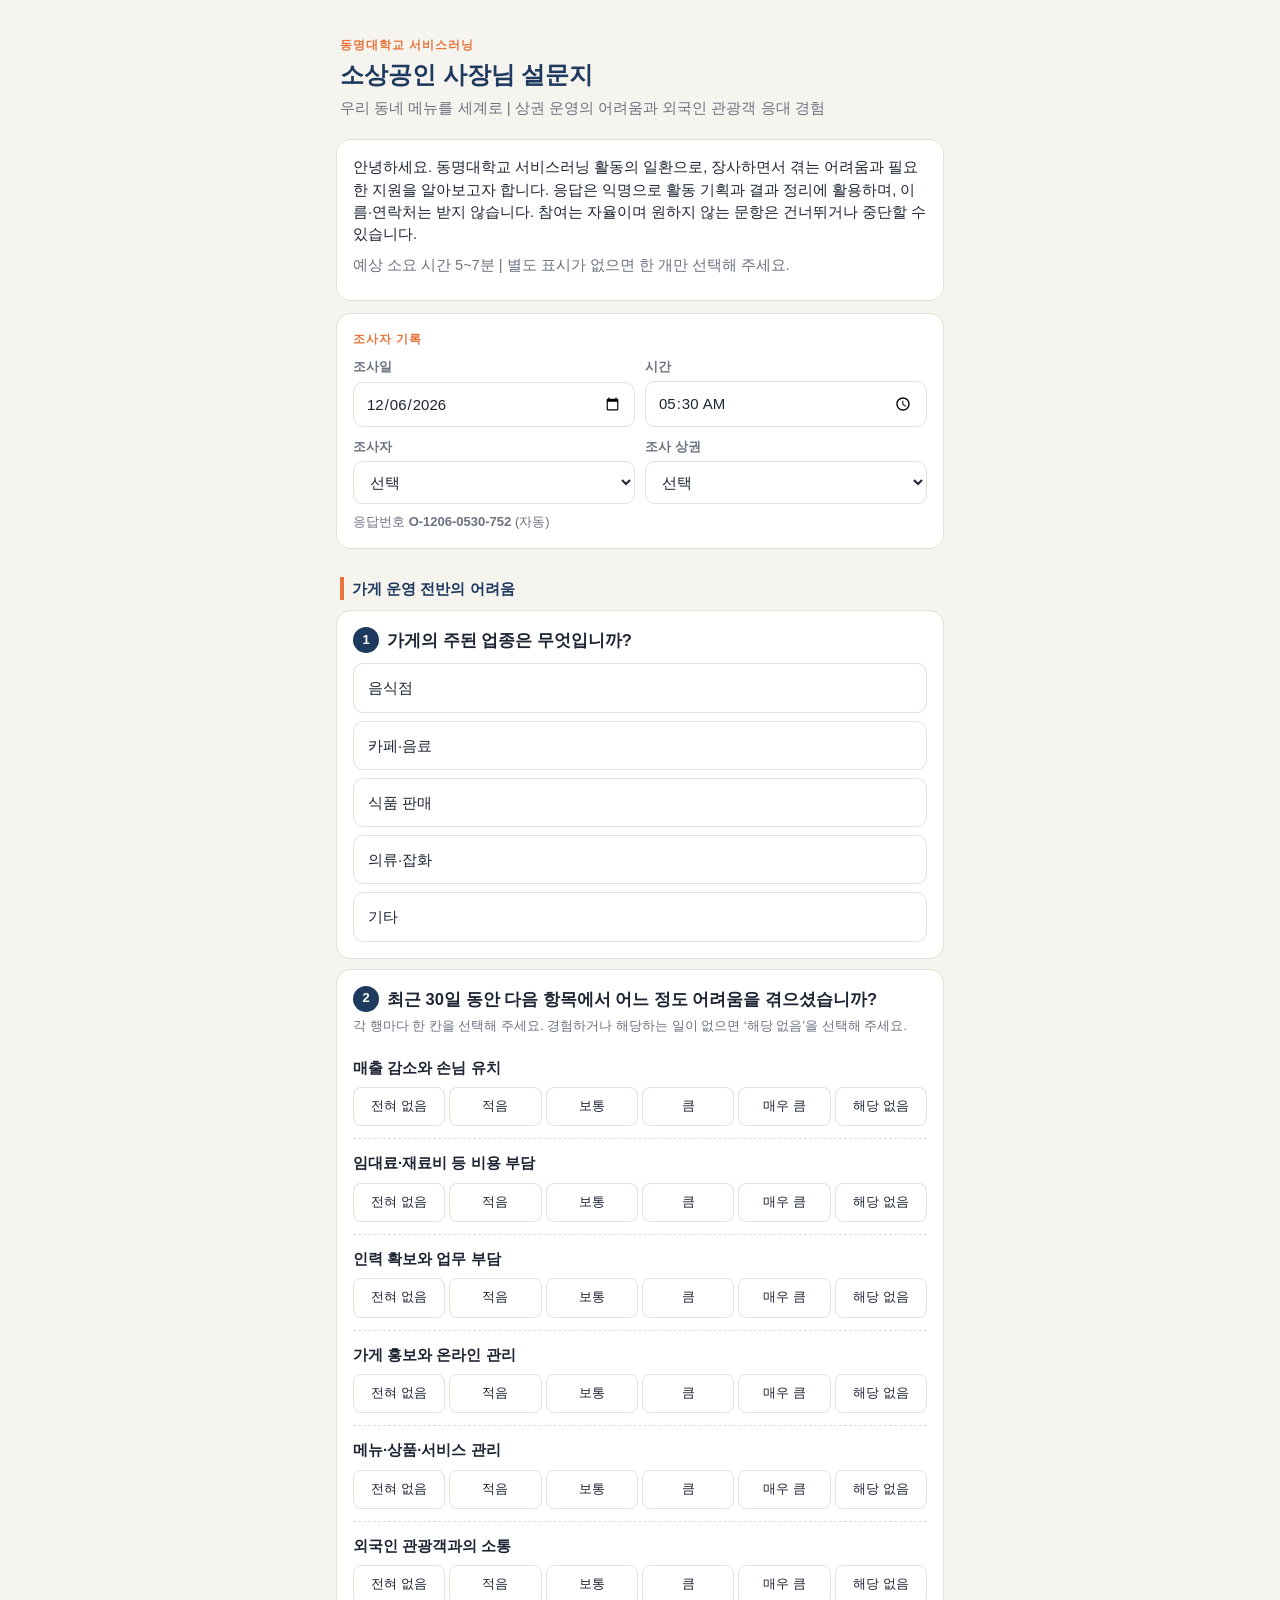
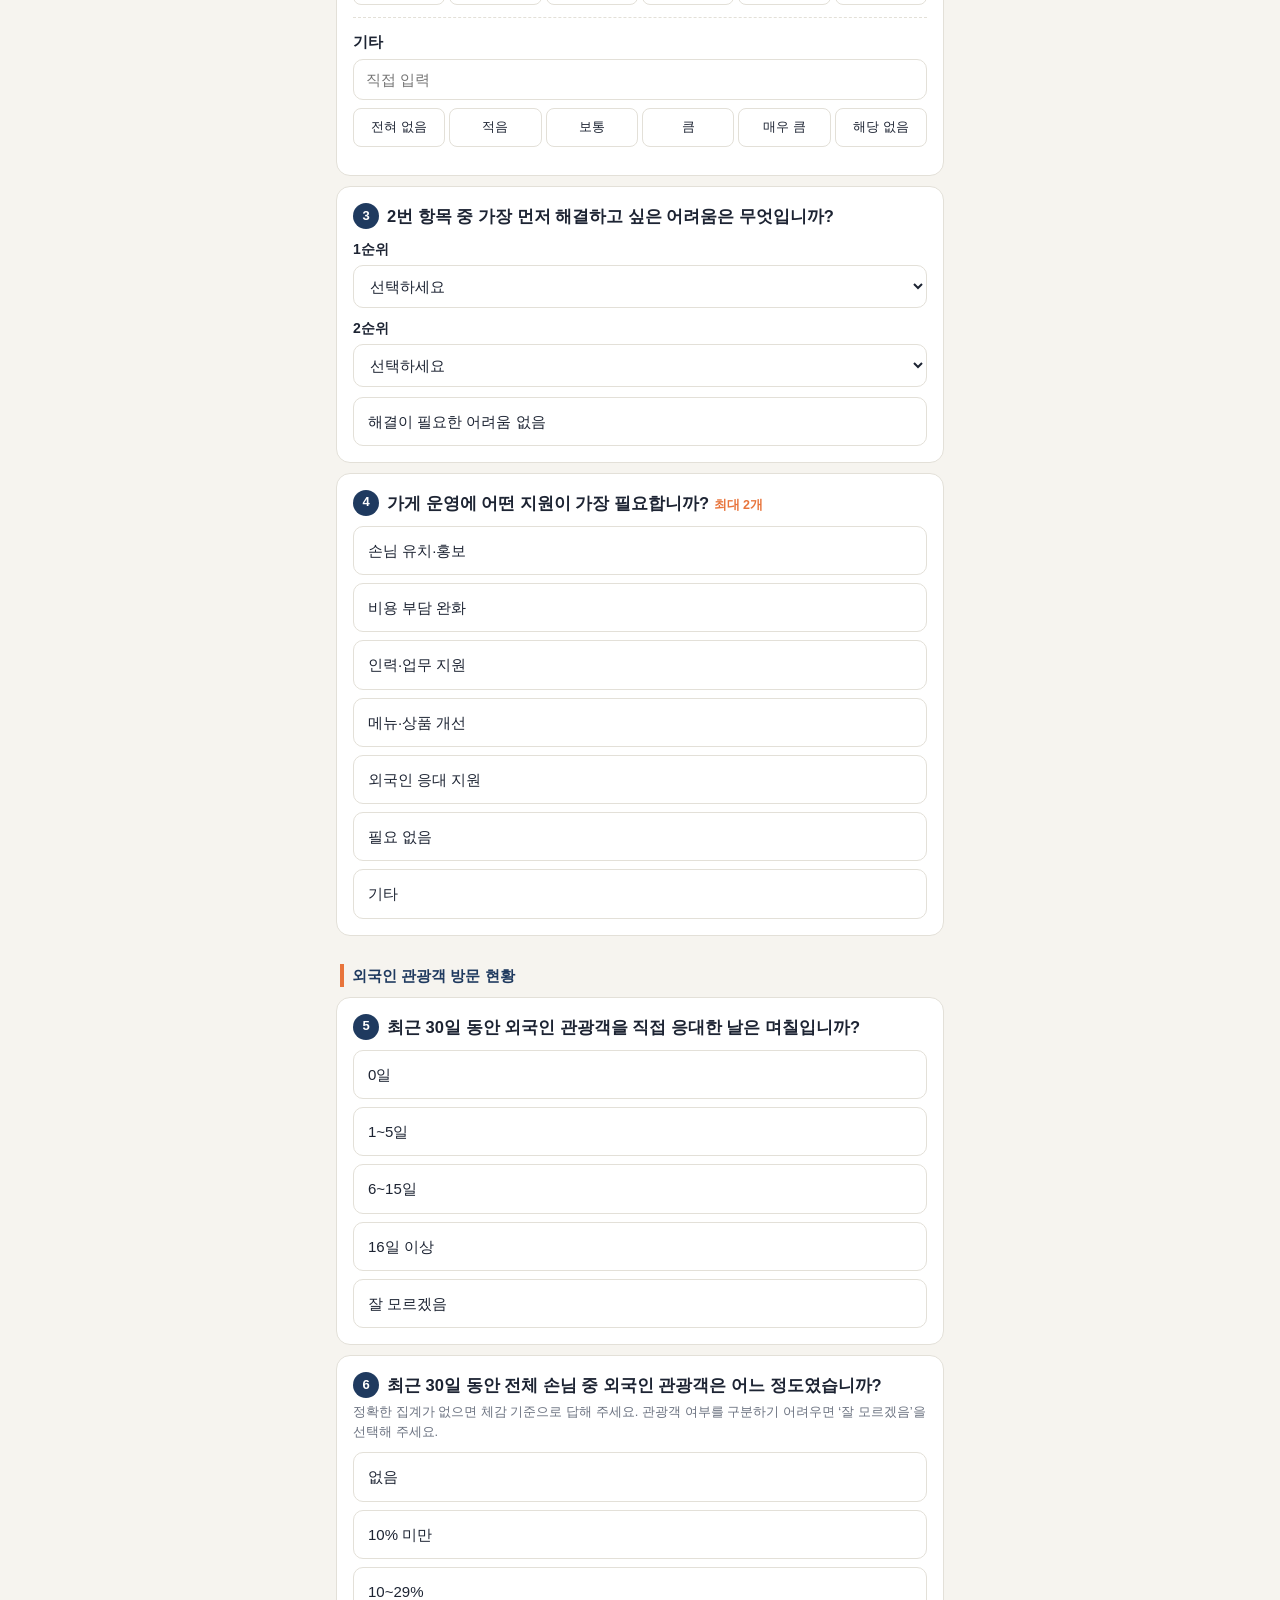
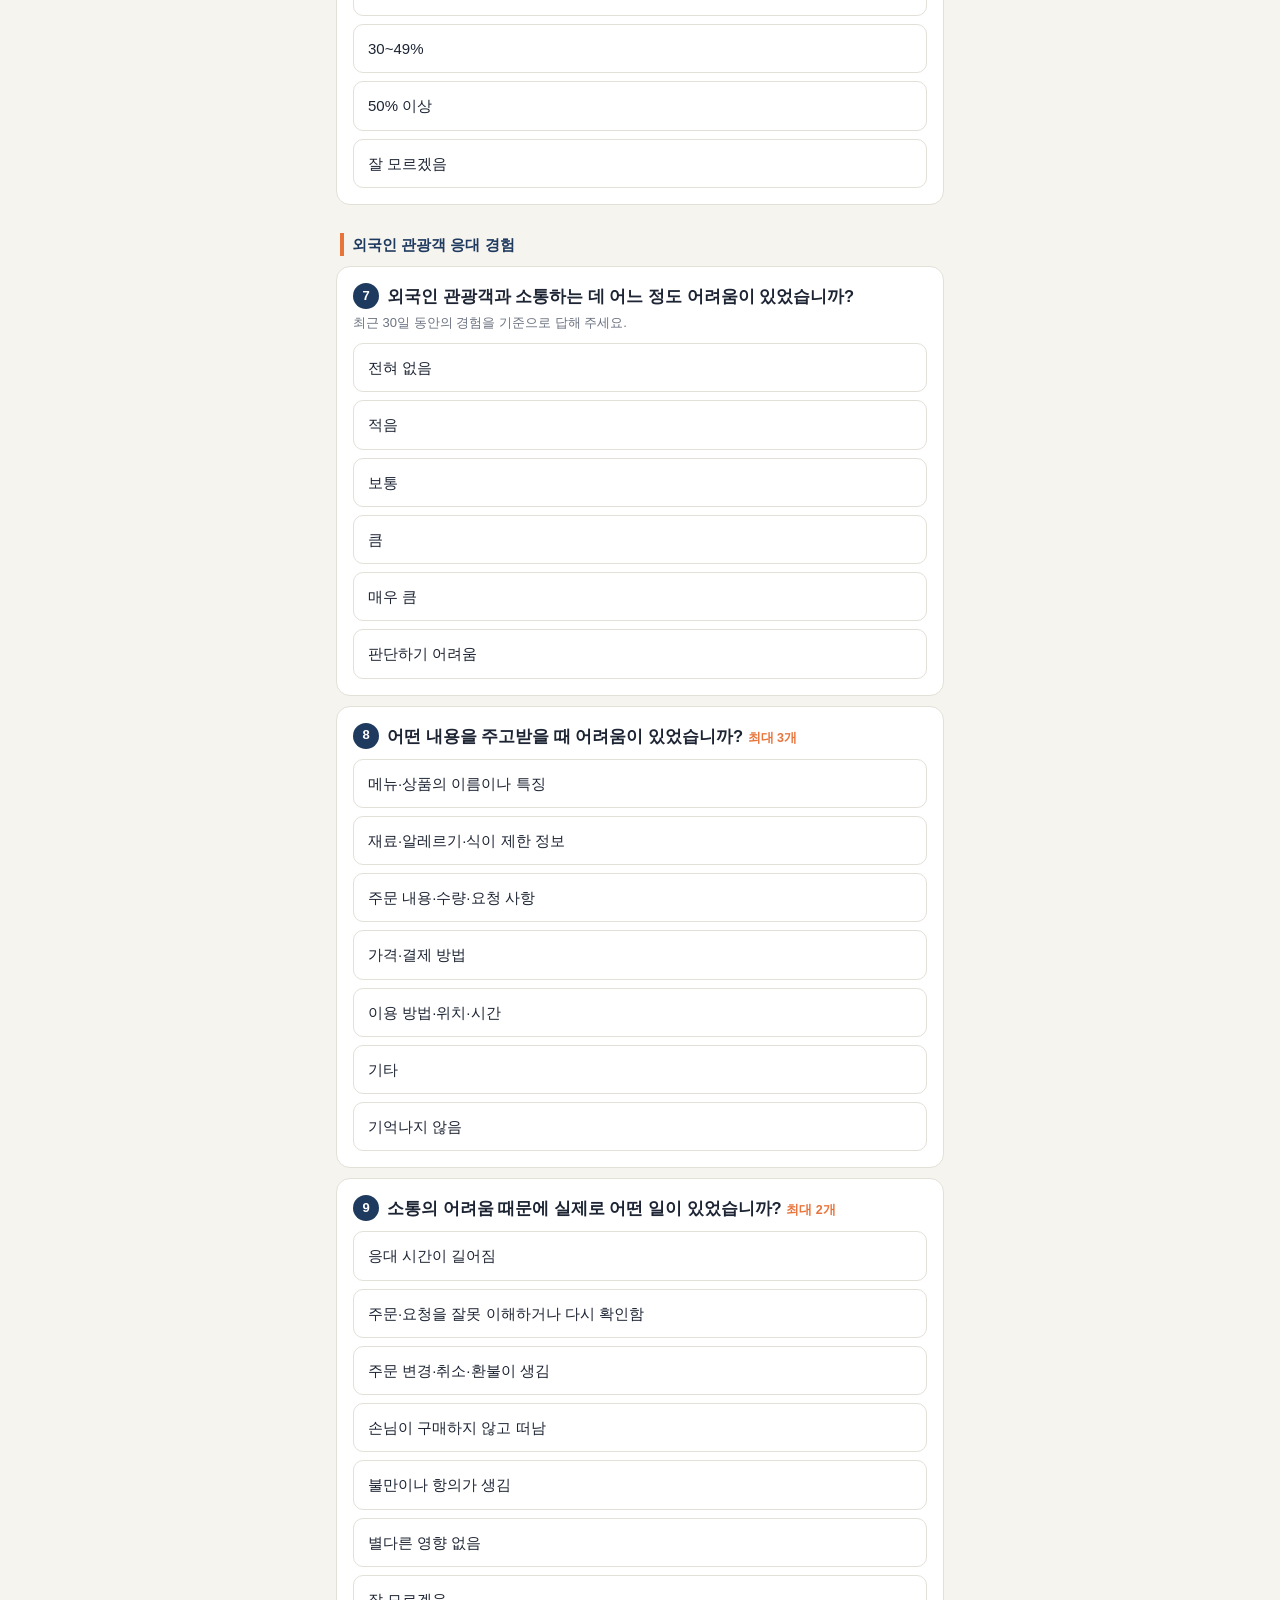
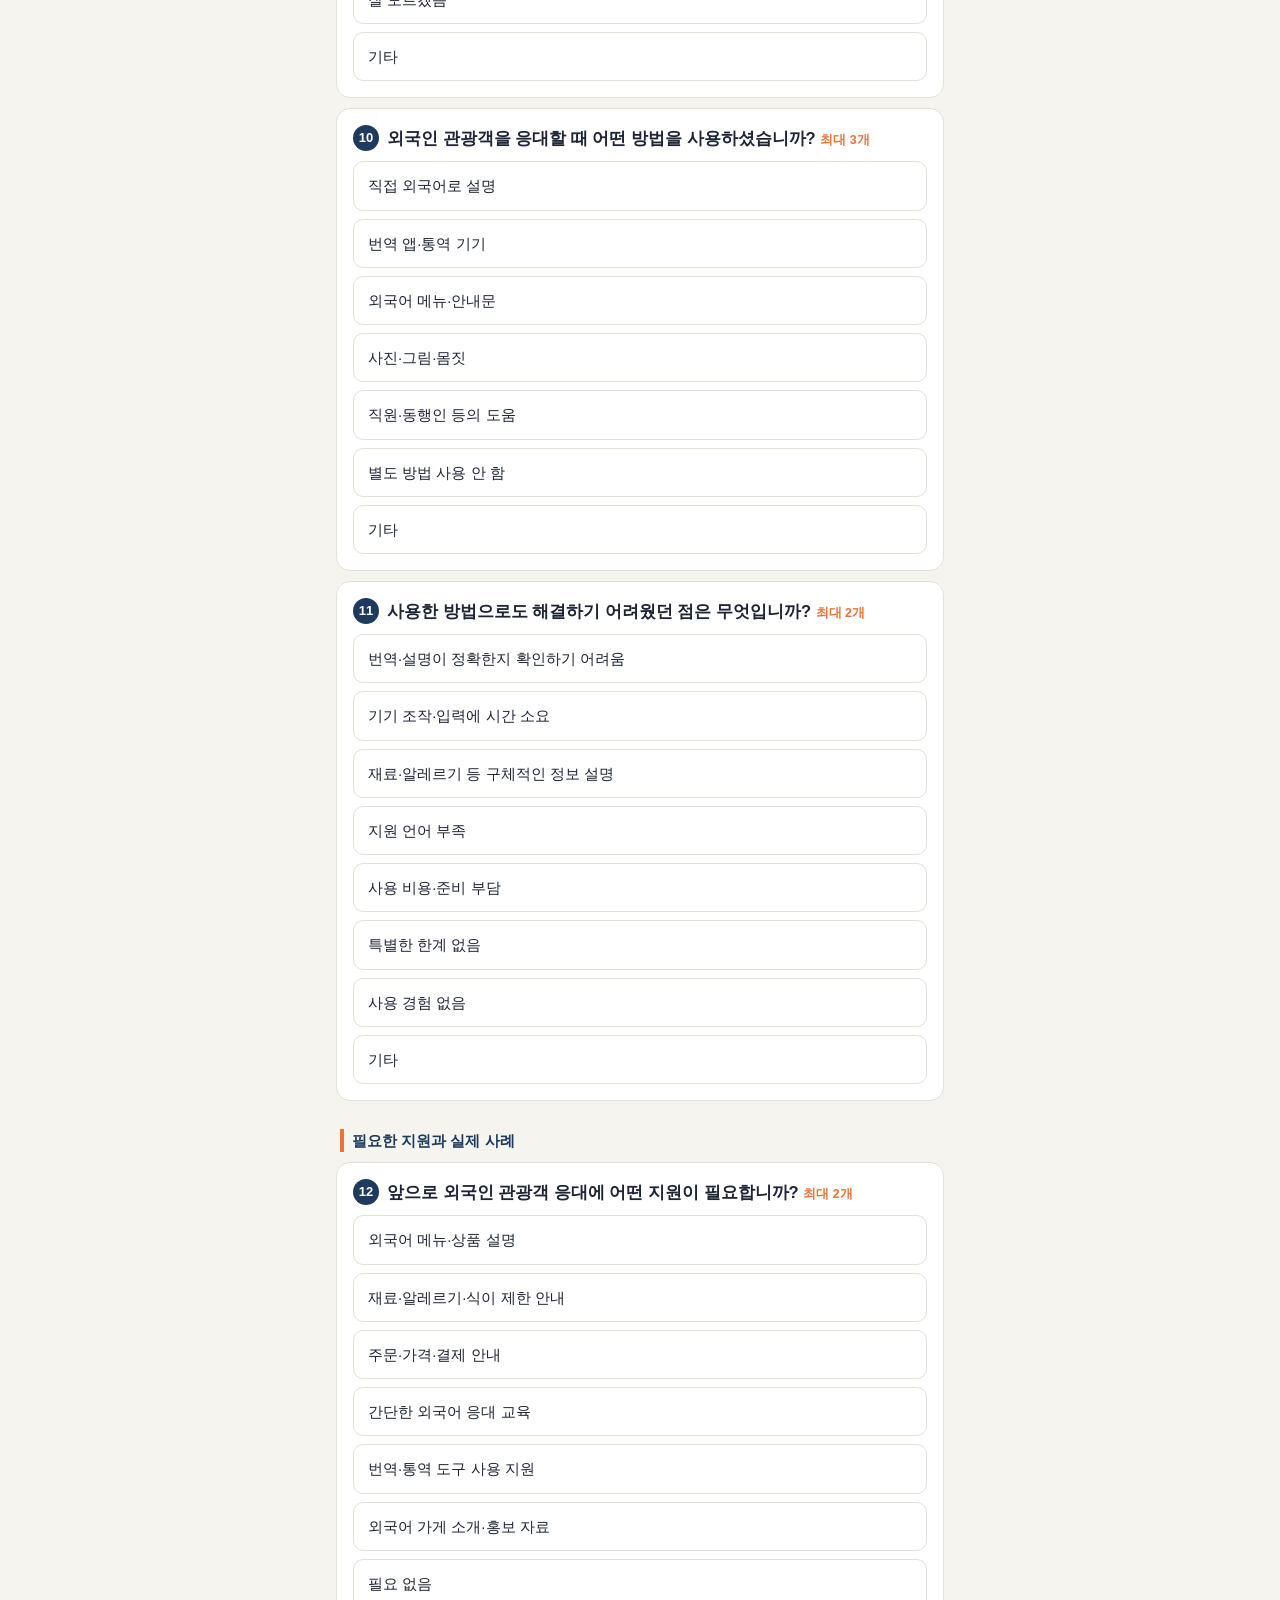
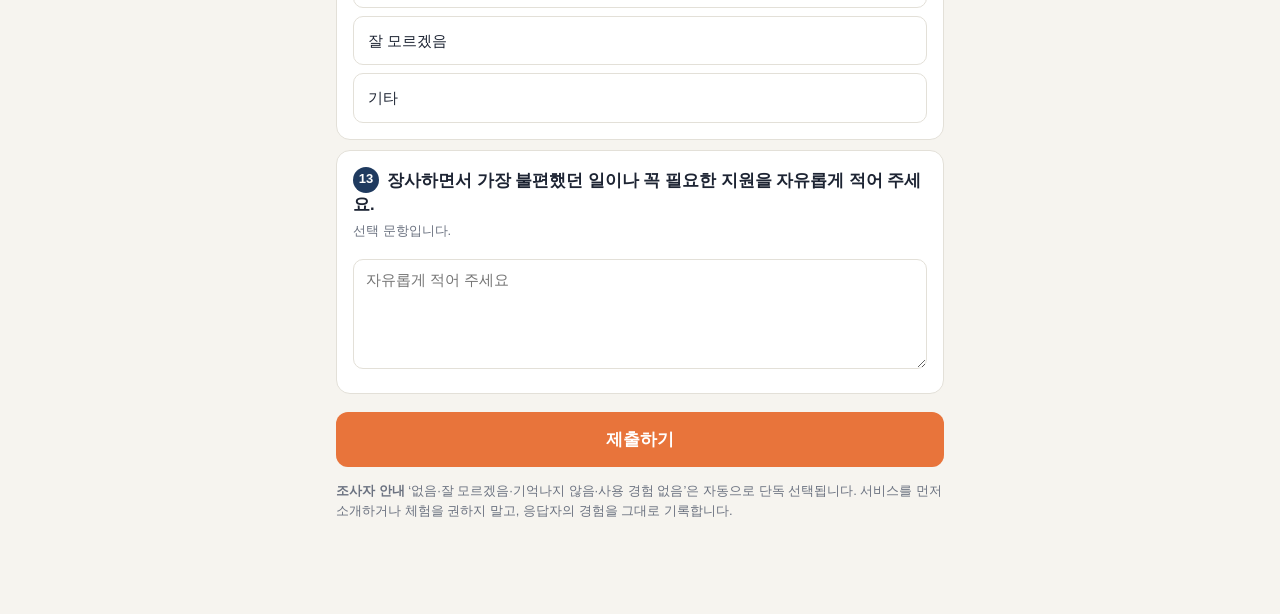
==== owner.html @ a6689545 "Add files via upload" ====
<!doctype html>
<html lang="ko">
<head>
<meta charset="utf-8">
<meta name="viewport" content="width=device-width,initial-scale=1">
<title>사장님 설문 | 우리 동네 메뉴를 세계로</title>
<link rel="stylesheet" href="style.css">
</head>
<body>
<div class="wrap" id="app">
  <header class="top">
    <div class="kicker">동명대학교 서비스러닝</div>
    <h1>소상공인 사장님 설문지</h1>
    <p class="sub">우리 동네 메뉴를 세계로 | 상권 운영의 어려움과 외국인 관광객 응대 경험</p>
  </header>

  <div class="card intro">
    <p>안녕하세요. 동명대학교 서비스러닝 활동의 일환으로, 장사하면서 겪는 어려움과 필요한 지원을 알아보고자 합니다. 응답은 익명으로 활동 기획과 결과 정리에 활용하며, 이름·연락처는 받지 않습니다. 참여는 자율이며 원하지 않는 문항은 건너뛰거나 중단할 수 있습니다.</p>
    <p class="small">예상 소요 시간 5~7분 | 별도 표시가 없으면 한 개만 선택해 주세요.</p>
  </div>

  <div class="card">
    <div class="kicker" style="margin-bottom:8px">조사자 기록</div>
    <div class="grid2">
      <label class="fl">조사일<input class="fld" type="date" id="f-date"></label>
      <label class="fl">시간<input class="fld" type="time" id="f-time"></label>
      <label class="fl">조사자<select id="f-by"></select></label>
      <label class="fl">조사 상권<select id="f-area"></select></label>
    </div>
    <input class="fld" id="f-area-etc" placeholder="기타 상권 직접 입력" style="margin-top:8px" hidden>
    <p class="small" style="margin:8px 0 0">응답번호 <b id="f-rid"></b> (자동)</p>
  </div>

  <div id="survey"></div>

  <button class="btn" id="submit">제출하기</button>
  <p class="small" style="margin-top:14px"><b>조사자 안내</b> ‘없음·잘 모르겠음·기억나지 않음·사용 경험 없음’은 자동으로 단독 선택됩니다. 서비스를 먼저 소개하거나 체험을 권하지 말고, 응답자의 경험을 그대로 기록합니다.</p>
  <p class="status" id="pending"></p>
</div>

<div class="wrap" id="done" hidden>
  <div class="card done">
    <div class="big">🙏</div>
    <h1>응답해 주셔서 감사합니다.</h1>
    <p class="status" id="sendmsg"></p>
    <button class="btn" id="again">다음 사장님 설문 시작</button>
    <a class="btn sec" href="index.html" style="text-decoration:none">조사자 홈으로</a>
  </div>
</div>

<script src="config.js"></script>
<script src="core.js"></script>
<script>
const NOZERO = (A) => !A.is('q5', '0일');
const o = (list, flags = {}) => list.map((v) => ({ v, other: v === '기타', excl: (flags.excl || []).includes(v) }));

const Q = [
  { id: 'q1', num: 1, type: 'single', col: 'Q1_업종', sec: '가게 운영 전반의 어려움',
    t: '가게의 주된 업종은 무엇입니까?',
    opts: o(['음식점', '카페·음료', '식품 판매', '의류·잡화', '기타']) },
  { id: 'q2', num: 2, type: 'matrix', col: 'Q2',
    t: '최근 30일 동안 다음 항목에서 어느 정도 어려움을 겪으셨습니까?',
    n: '각 행마다 한 칸을 선택해 주세요. 경험하거나 해당하는 일이 없으면 ‘해당 없음’을 선택해 주세요.',
    rows: o(['매출 감소와 손님 유치', '임대료·재료비 등 비용 부담', '인력 확보와 업무 부담', '가게 홍보와 온라인 관리', '메뉴·상품·서비스 관리', '외국인 관광객과의 소통', '기타']),
    cols: ['전혀 없음', '적음', '보통', '큼', '매우 큼', '해당 없음'] },
  { id: 'q3', num: 3, type: 'rank', col: 'Q3', source: 'q2',
    t: '2번 항목 중 가장 먼저 해결하고 싶은 어려움은 무엇입니까?',
    r1: '1순위', r2: '2순위', none: '해결이 필요한 어려움 없음' },
  { id: 'q4', num: 4, type: 'multi', max: 2, col: 'Q4_필요한운영지원',
    t: '가게 운영에 어떤 지원이 가장 필요합니까?',
    opts: o(['손님 유치·홍보', '비용 부담 완화', '인력·업무 지원', '메뉴·상품 개선', '외국인 응대 지원', '필요 없음', '기타'], { excl: ['필요 없음'] }) },
  { id: 'q5', num: 5, type: 'single', col: 'Q5_외국인응대일수', sec: '외국인 관광객 방문 현황',
    t: '최근 30일 동안 외국인 관광객을 직접 응대한 날은 며칠입니까?',
    opts: o(['0일', '1~5일', '6~15일', '16일 이상', '잘 모르겠음']) },
  { id: 'q6', num: 6, type: 'single', col: 'Q6_외국인손님비중',
    t: '최근 30일 동안 전체 손님 중 외국인 관광객은 어느 정도였습니까?',
    n: '정확한 집계가 없으면 체감 기준으로 답해 주세요. 관광객 여부를 구분하기 어려우면 ‘잘 모르겠음’을 선택해 주세요.',
    opts: o(['없음', '10% 미만', '10~29%', '30~49%', '50% 이상', '잘 모르겠음']) },
  { id: 'q7', num: 7, type: 'single', col: 'Q7_소통어려움정도', sec: '외국인 관광객 응대 경험', show: NOZERO,
    t: '외국인 관광객과 소통하는 데 어느 정도 어려움이 있었습니까?',
    n: '최근 30일 동안의 경험을 기준으로 답해 주세요.',
    opts: o(['전혀 없음', '적음', '보통', '큼', '매우 큼', '판단하기 어려움']) },
  { id: 'q8', num: 8, type: 'multi', max: 3, col: 'Q8_어려웠던내용', show: (A) => NOZERO(A) && !A.is('q7', '전혀 없음'),
    t: '어떤 내용을 주고받을 때 어려움이 있었습니까?',
    opts: o(['메뉴·상품의 이름이나 특징', '재료·알레르기·식이 제한 정보', '주문 내용·수량·요청 사항', '가격·결제 방법', '이용 방법·위치·시간', '기타', '기억나지 않음'], { excl: ['기억나지 않음'] }) },
  { id: 'q9', num: 9, type: 'multi', max: 2, col: 'Q9_실제발생한일', show: (A) => NOZERO(A) && !A.is('q7', '전혀 없음'),
    t: '소통의 어려움 때문에 실제로 어떤 일이 있었습니까?',
    opts: o(['응대 시간이 길어짐', '주문·요청을 잘못 이해하거나 다시 확인함', '주문 변경·취소·환불이 생김', '손님이 구매하지 않고 떠남', '불만이나 항의가 생김', '별다른 영향 없음', '잘 모르겠음', '기타'], { excl: ['별다른 영향 없음', '잘 모르겠음'] }) },
  { id: 'q10', num: 10, type: 'multi', max: 3, col: 'Q10_응대방법', show: NOZERO,
    t: '외국인 관광객을 응대할 때 어떤 방법을 사용하셨습니까?',
    opts: o(['직접 외국어로 설명', '번역 앱·통역 기기', '외국어 메뉴·안내문', '사진·그림·몸짓', '직원·동행인 등의 도움', '별도 방법 사용 안 함', '기타'], { excl: ['별도 방법 사용 안 함'] }) },
  { id: 'q11', num: 11, type: 'multi', max: 2, col: 'Q11_방법의한계', show: NOZERO,
    t: '사용한 방법으로도 해결하기 어려웠던 점은 무엇입니까?',
    opts: o(['번역·설명이 정확한지 확인하기 어려움', '기기 조작·입력에 시간 소요', '재료·알레르기 등 구체적인 정보 설명', '지원 언어 부족', '사용 비용·준비 부담', '특별한 한계 없음', '사용 경험 없음', '기타'], { excl: ['특별한 한계 없음', '사용 경험 없음'] }) },
  { id: 'q12', num: 12, type: 'multi', max: 2, col: 'Q12_필요한응대지원', sec: '필요한 지원과 실제 사례',
    t: '앞으로 외국인 관광객 응대에 어떤 지원이 필요합니까?',
    opts: o(['외국어 메뉴·상품 설명', '재료·알레르기·식이 제한 안내', '주문·가격·결제 안내', '간단한 외국어 응대 교육', '번역·통역 도구 사용 지원', '외국어 가게 소개·홍보 자료', '필요 없음', '잘 모르겠음', '기타'], { excl: ['필요 없음', '잘 모르겠음'] }) },
  { id: 'q13', num: 13, type: 'text', col: 'Q13_자유응답',
    t: '장사하면서 가장 불편했던 일이나 꼭 필요한 지원을 자유롭게 적어 주세요.', n: '선택 문항입니다.' }
];

// 한국어 화면: 문항 정의의 글자를 그대로 사용
const T = (q) => ({ t: q.t, n: q.n, sec: q.sec, o: (q.opts || []).map((x) => x.v), rows: (q.rows || []).map((x) => x.v), cols: q.cols, r1: q.r1, r2: q.r2, none: q.none });
const UI = { upto: '최대 {n}개', all: '모두 선택', otherPh: '직접 입력', choose: '선택하세요', maxMsg: '최대 {n}개까지 선택할 수 있어요', textPh: '자유롭게 적어 주세요' };

const CFG = window.SL_CONFIG;
const $ = (id) => document.getElementById(id);
let survey, rid;

function setupMeta() {
  const n = SL.now();
  $('f-date').value = n.date; $('f-time').value = n.time;
  rid = SL.rid('O'); $('f-rid').textContent = rid;
}
function init() {
  $('f-by').innerHTML = '<option value="">선택</option>' + CFG.TEAM.map((t) => `<option>${SL.esc(t)}</option>`).join('');
  $('f-area').innerHTML = '<option value="">선택</option>' + CFG.AREAS.map((t) => `<option>${SL.esc(t)}</option>`).join('') + '<option>기타</option>';
  $('f-by').value = SL.store.get('sl_by', '');
  $('f-area').value = SL.store.get('sl_area', '');
  $('f-area-etc').value = SL.store.get('sl_area_etc', '');
  const syncEtc = () => ($('f-area-etc').hidden = $('f-area').value !== '기타');
  $('f-area').addEventListener('change', syncEtc); syncEtc();
  setupMeta();
  survey = new SL.Survey($('survey'), Q, T, UI);
  survey.render();
  showPending();
}
function showPending() {
  const p = SL.pending();
  $('pending').textContent = p ? `⚠ 아직 전송 안 된 응답 ${p}건 (인터넷 연결되면 자동 전송)` : '';
  $('pending').className = 'status warn';
}

$('submit').addEventListener('click', async () => {
  const area = $('f-area').value === '기타' ? `기타: ${$('f-area-etc').value.trim()}` : $('f-area').value;
  if (!$('f-by').value || !$('f-area').value) { SL.toast('조사자와 조사 상권을 먼저 선택해 주세요'); window.scrollTo({ top: 0, behavior: 'smooth' }); return; }
  const { data, answered } = survey.collect();
  if (!answered && !confirm('응답한 문항이 없습니다. 그래도 제출할까요?')) return;
  SL.store.set('sl_by', $('f-by').value); SL.store.set('sl_area', $('f-area').value); SL.store.set('sl_area_etc', $('f-area-etc').value);
  const row = Object.assign({ '응답번호': rid, '조사일': $('f-date').value, '시간': $('f-time').value, '조사자': $('f-by').value, '조사상권': area }, data);
  $('submit').disabled = true;
  const r = await SL.send('사장님', row);
  $('submit').disabled = false;
  const m = $('sendmsg');
  if (r.nourl) { m.textContent = '⚠ 전송 주소(SCRIPT_URL)가 설정되지 않아 폰에만 저장했어요.'; m.className = 'status warn'; }
  else if (r.left) { m.textContent = `⚠ 인터넷이 불안정해 폰에 저장했어요 (대기 ${r.left}건). 연결되면 자동 전송됩니다.`; m.className = 'status warn'; }
  else { m.textContent = '✓ 구글시트로 전송 완료'; m.className = 'status ok'; }
  $('app').hidden = true; $('done').hidden = false; window.scrollTo(0, 0);
});
$('again').addEventListener('click', () => {
  survey.render(); setupMeta(); showPending();
  $('done').hidden = true; $('app').hidden = false; window.scrollTo(0, 0);
});
init();
</script>
</body>
</html>
---- style.css ----
:root{
  --bg:#f6f4ef; --card:#ffffff; --ink:#1d2433; --muted:#6b7280; --line:#e3e0d8;
  --brand:#1f3a5f; --accent:#e8743b; --accent-soft:#fdeee5; --ok:#2f7d4f; --warn:#b4541a;
}
@media (prefers-color-scheme: dark){
  :root{ --bg:#14171d; --card:#1c2029; --ink:#e9ebef; --muted:#9aa3b2; --line:#2c323d;
    --brand:#9cc0ea; --accent:#f08a55; --accent-soft:#3a2a22; --ok:#5fc08a; --warn:#f0a070; }
}
*{box-sizing:border-box}
html,body{margin:0;background:var(--bg);color:var(--ink);
  font-family:-apple-system,BlinkMacSystemFont,"Apple SD Gothic Neo","Noto Sans KR","Noto Sans JP","Noto Sans SC","Segoe UI",sans-serif;
  line-height:1.55;-webkit-text-size-adjust:100%}
.wrap{max-width:640px;margin:0 auto;padding:16px 16px 80px}
header.top{padding:20px 4px 8px}
.kicker{font-size:12px;letter-spacing:.08em;color:var(--accent);font-weight:700;text-transform:uppercase}
h1{font-size:24px;margin:4px 0 6px;color:var(--brand);line-height:1.3}
.sub{color:var(--muted);margin:0;font-size:15px}
.card{background:var(--card);border:1px solid var(--line);border-radius:14px;padding:16px;margin:12px 0}
.intro p{margin:0 0 8px;font-size:14.5px}
.intro .target{font-weight:600;color:var(--warn)}
.small{font-size:13px;color:var(--muted)}
h2.sec{font-size:15px;margin:28px 4px 6px;color:var(--brand);border-left:4px solid var(--accent);padding-left:8px}
section.q{background:var(--card);border:1px solid var(--line);border-radius:14px;padding:16px;margin:10px 0}
section.q[hidden]{display:none}
section.q h3{font-size:16.5px;margin:0 0 4px;font-weight:700;line-height:1.45}
.num{display:inline-flex;align-items:center;justify-content:center;min-width:26px;height:26px;border-radius:13px;
  background:var(--brand);color:var(--card);font-size:13px;margin-right:8px;vertical-align:2px}
.tag{font-style:normal;font-weight:600;font-size:12.5px;color:var(--accent);white-space:nowrap}
.hint{font-size:13px;color:var(--muted);margin:2px 0 8px}
.opts{display:flex;flex-direction:column;gap:8px;margin-top:10px}
label.opt{display:block;cursor:pointer}
label.opt input,label.mc input{position:absolute;opacity:0;pointer-events:none}
label.opt span{display:block;padding:12px 14px;border:1.5px solid var(--line);border-radius:10px;font-size:15px;transition:.12s}
label.opt input:checked + span{border-color:var(--accent);background:var(--accent-soft);font-weight:600}
label.opt input:checked + span::before{content:"✓ ";color:var(--accent)}
input.other,textarea,select,input.fld{width:100%;padding:11px 12px;border:1.5px solid var(--line);border-radius:10px;
  font-size:15px;background:var(--card);color:var(--ink);font-family:inherit}
input.other{margin-top:-2px}
input.other[hidden]{display:none}
textarea{min-height:110px;resize:vertical;margin-top:10px}
.mrow{border-top:1px dashed var(--line);padding:12px 0}
.mrow:first-child{border-top:none}
.mlabel{font-weight:600;font-size:15px;margin-bottom:8px}
.mcols{display:grid;grid-template-columns:repeat(6,1fr);gap:4px}
label.mc{cursor:pointer}
label.mc span{display:block;text-align:center;padding:9px 2px;border:1.5px solid var(--line);border-radius:8px;font-size:12.5px;word-break:keep-all}
label.mc input:checked + span{border-color:var(--accent);background:var(--accent);color:#fff;font-weight:700}
.rank{display:grid;gap:10px;margin-top:10px}
.rank label.r{font-size:14px;font-weight:600;display:grid;gap:4px}
.endnote{background:var(--accent-soft);border-radius:10px;padding:12px;font-weight:600;margin-top:10px}
.endnote[hidden]{display:none}
.btn{display:block;width:100%;padding:16px;border:0;border-radius:12px;background:var(--accent);color:#fff;
  font-size:17px;font-weight:700;cursor:pointer;font-family:inherit;margin-top:18px}
.btn.sec{background:var(--card);color:var(--brand);border:1.5px solid var(--brand)}
.btn:disabled{opacity:.6}
.langbar{display:flex;flex-wrap:wrap;gap:6px;margin:6px 0 4px}
.langbar button{border:1.5px solid var(--line);background:var(--card);color:var(--ink);border-radius:20px;
  padding:7px 12px;font-size:14px;cursor:pointer;font-family:inherit}
.langbar button.on{background:var(--brand);color:var(--card);border-color:var(--brand);font-weight:700}
.grid2{display:grid;grid-template-columns:1fr 1fr;gap:10px}
.fl{font-size:13px;font-weight:600;color:var(--muted);display:grid;gap:4px}
.toast{position:fixed;left:50%;bottom:24px;transform:translateX(-50%);background:var(--ink);color:var(--bg);
  padding:10px 16px;border-radius:20px;font-size:14px;opacity:0;transition:.2s;pointer-events:none;max-width:90%;text-align:center}
.toast.show{opacity:1}
.done{text-align:center;padding:40px 16px}
.done .big{font-size:48px}
.status{font-size:13px;margin-top:8px}
.status.ok{color:var(--ok)} .status.warn{color:var(--warn)}
@media (max-width:380px){ .mcols{grid-template-columns:repeat(3,1fr)} }
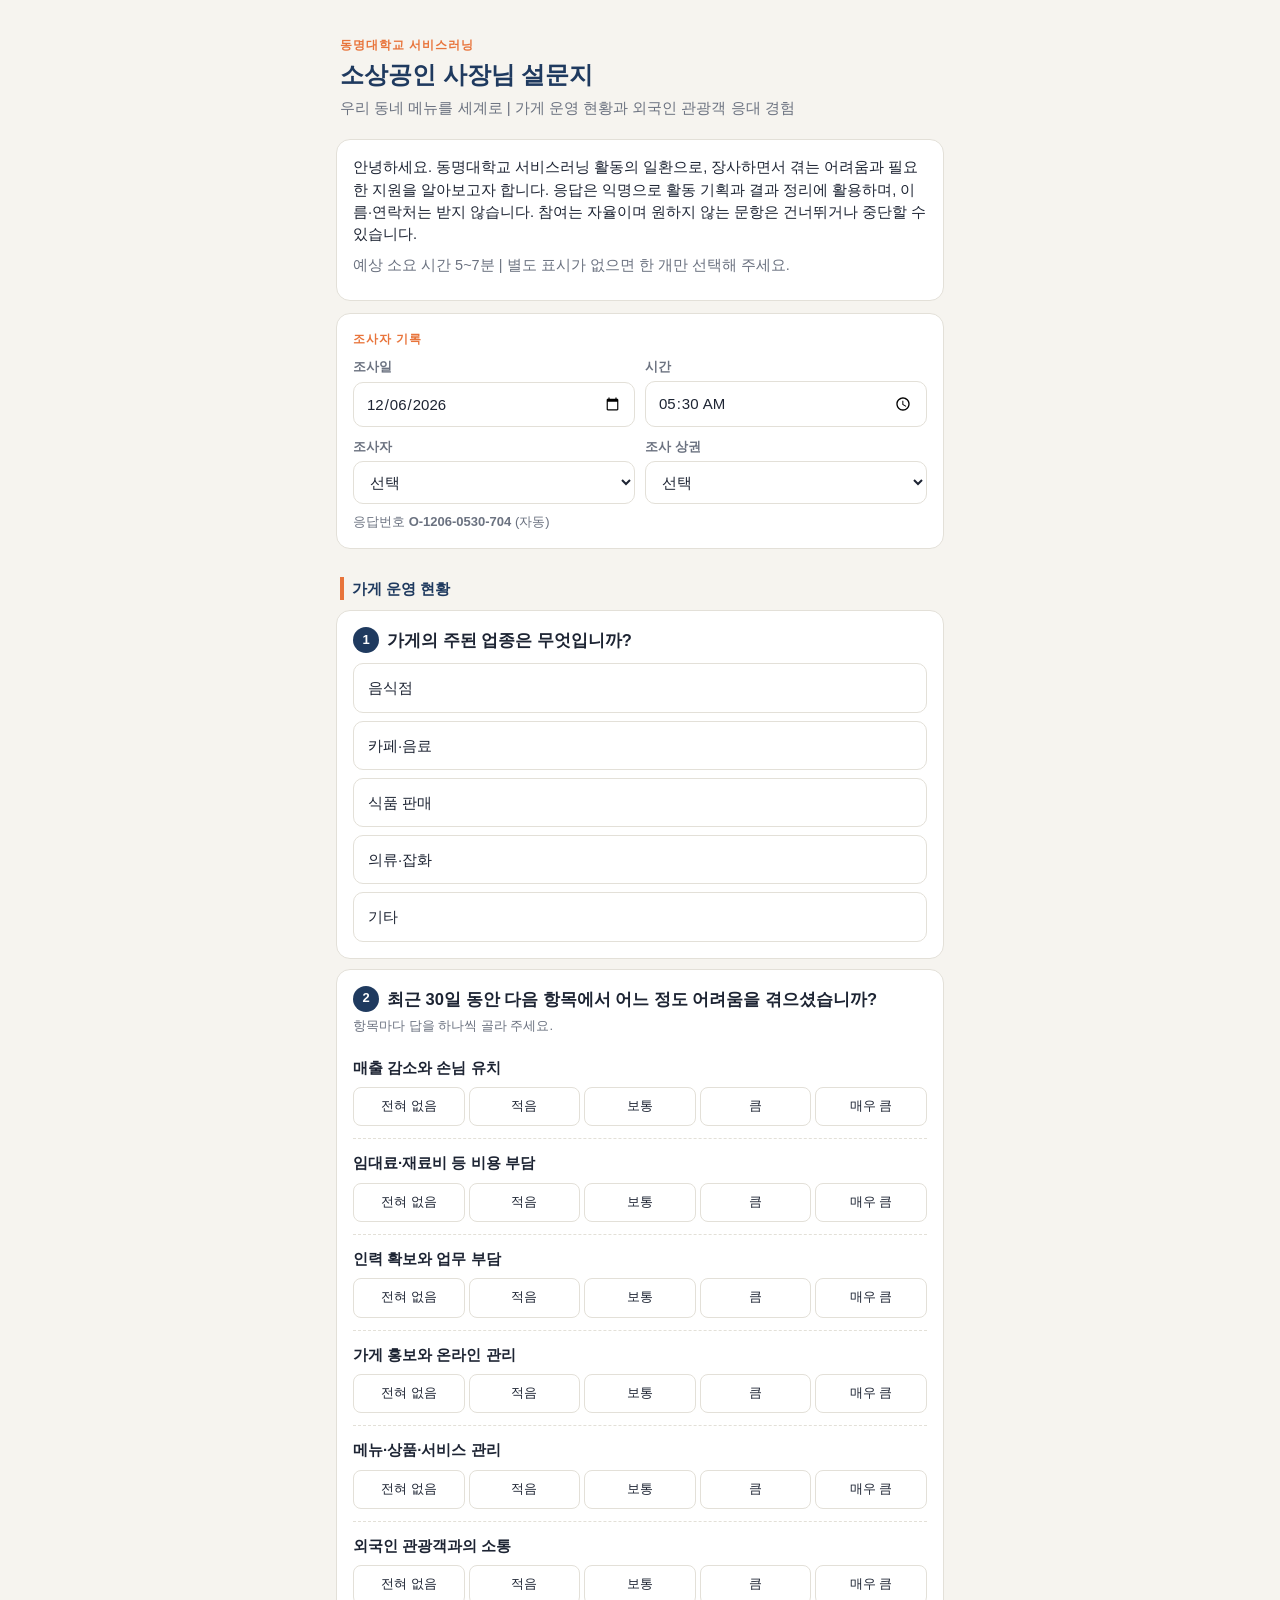
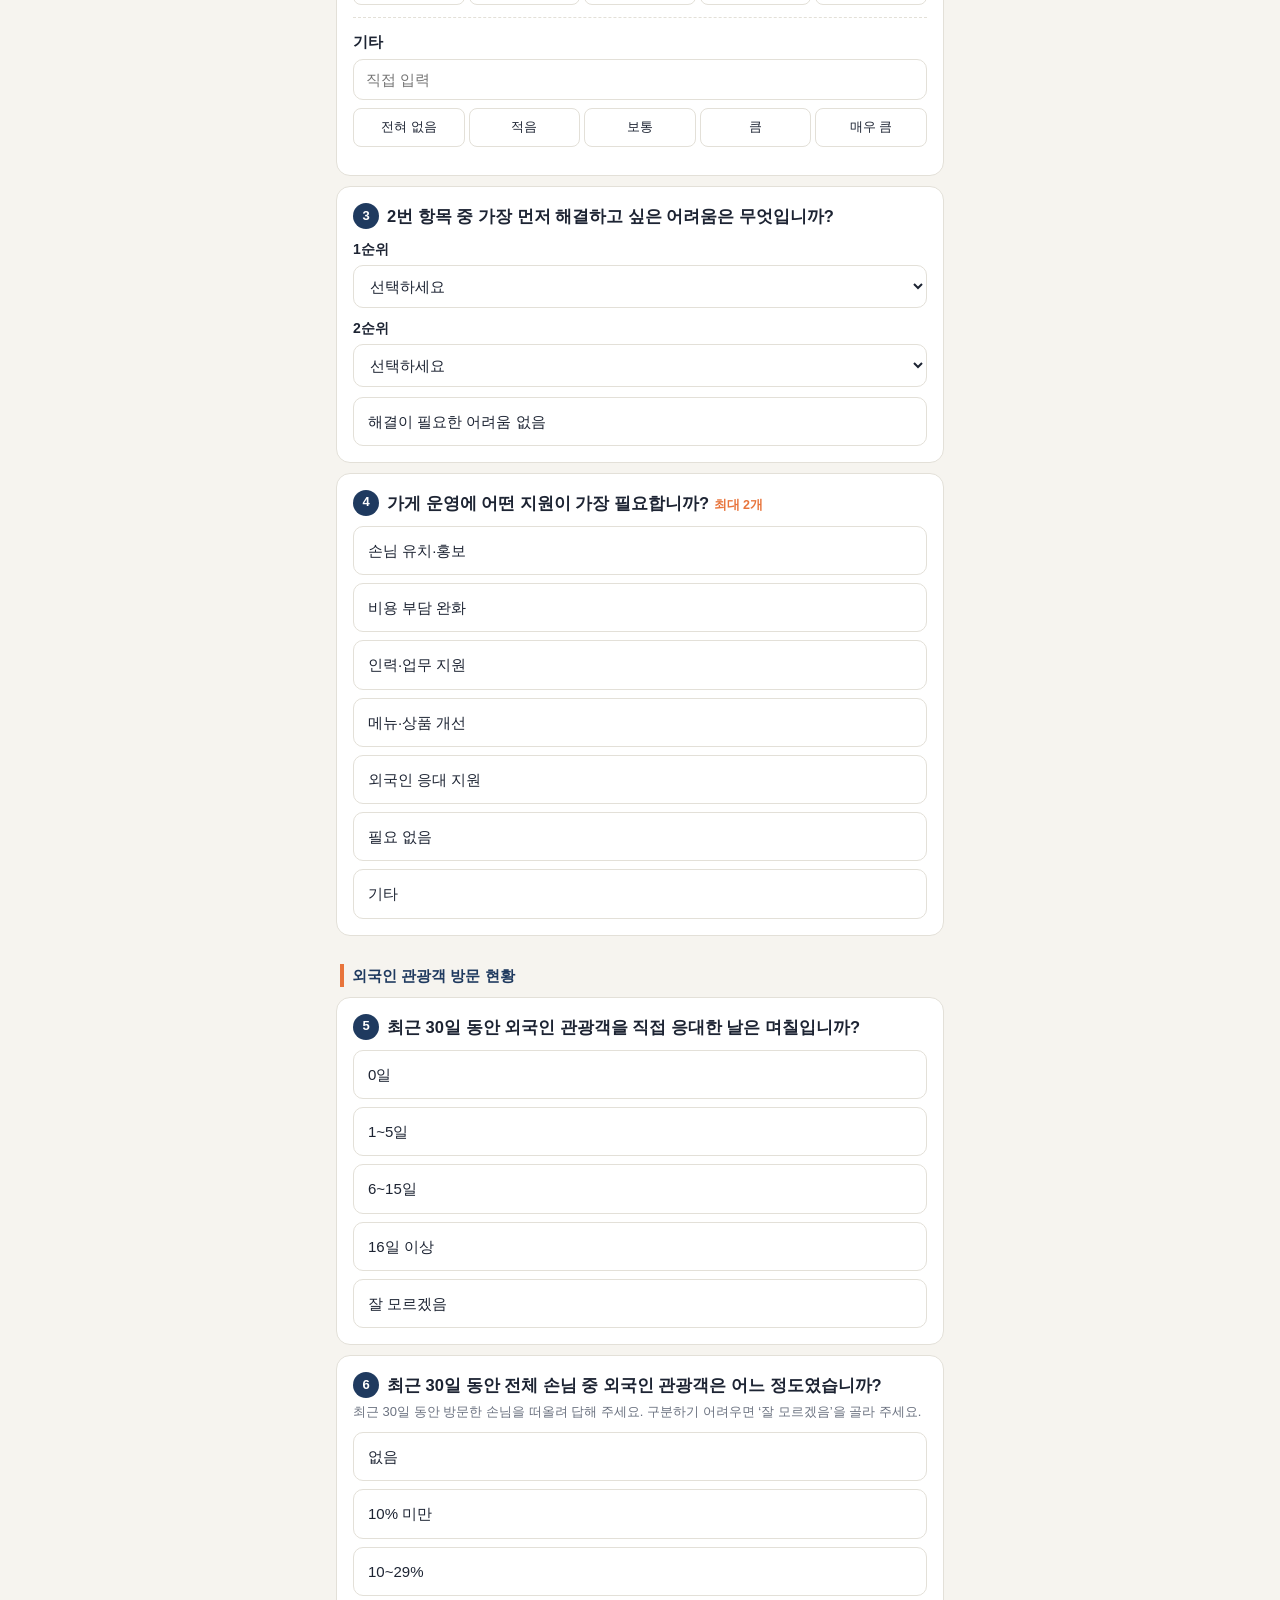
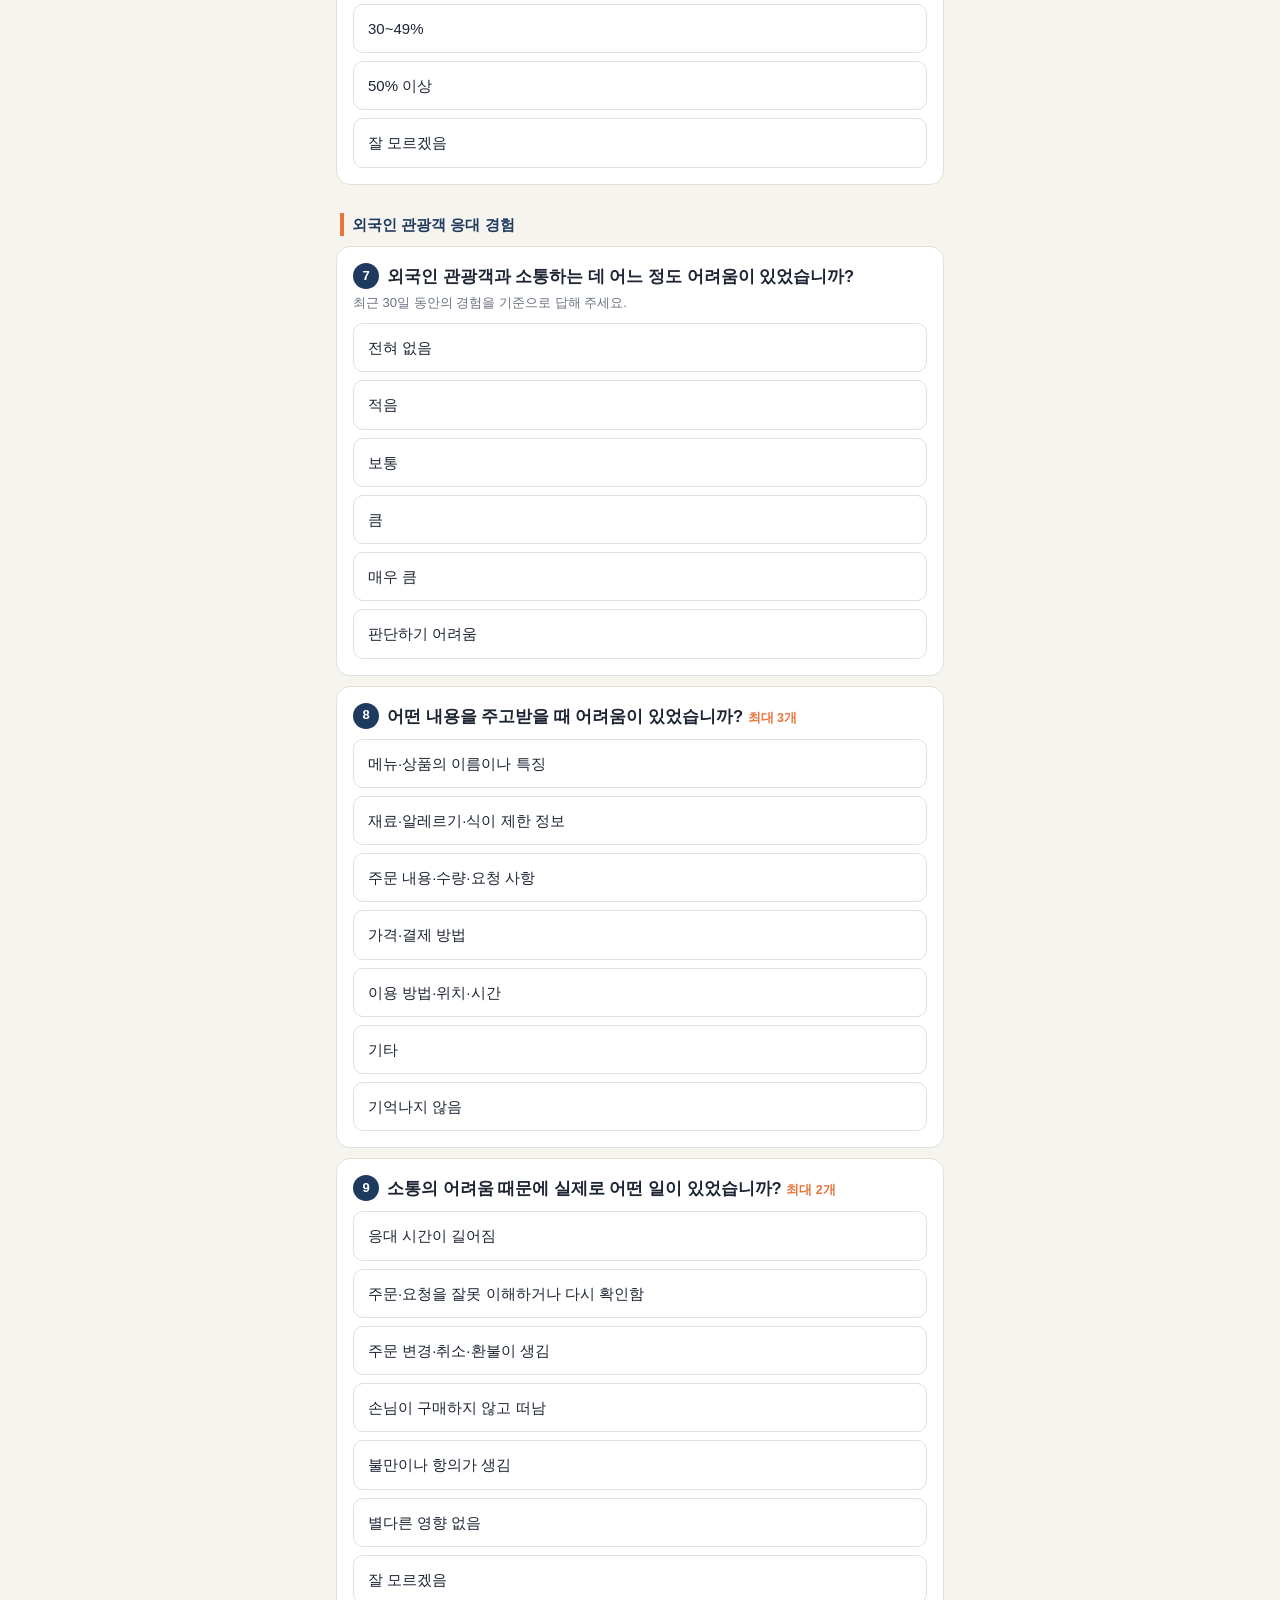
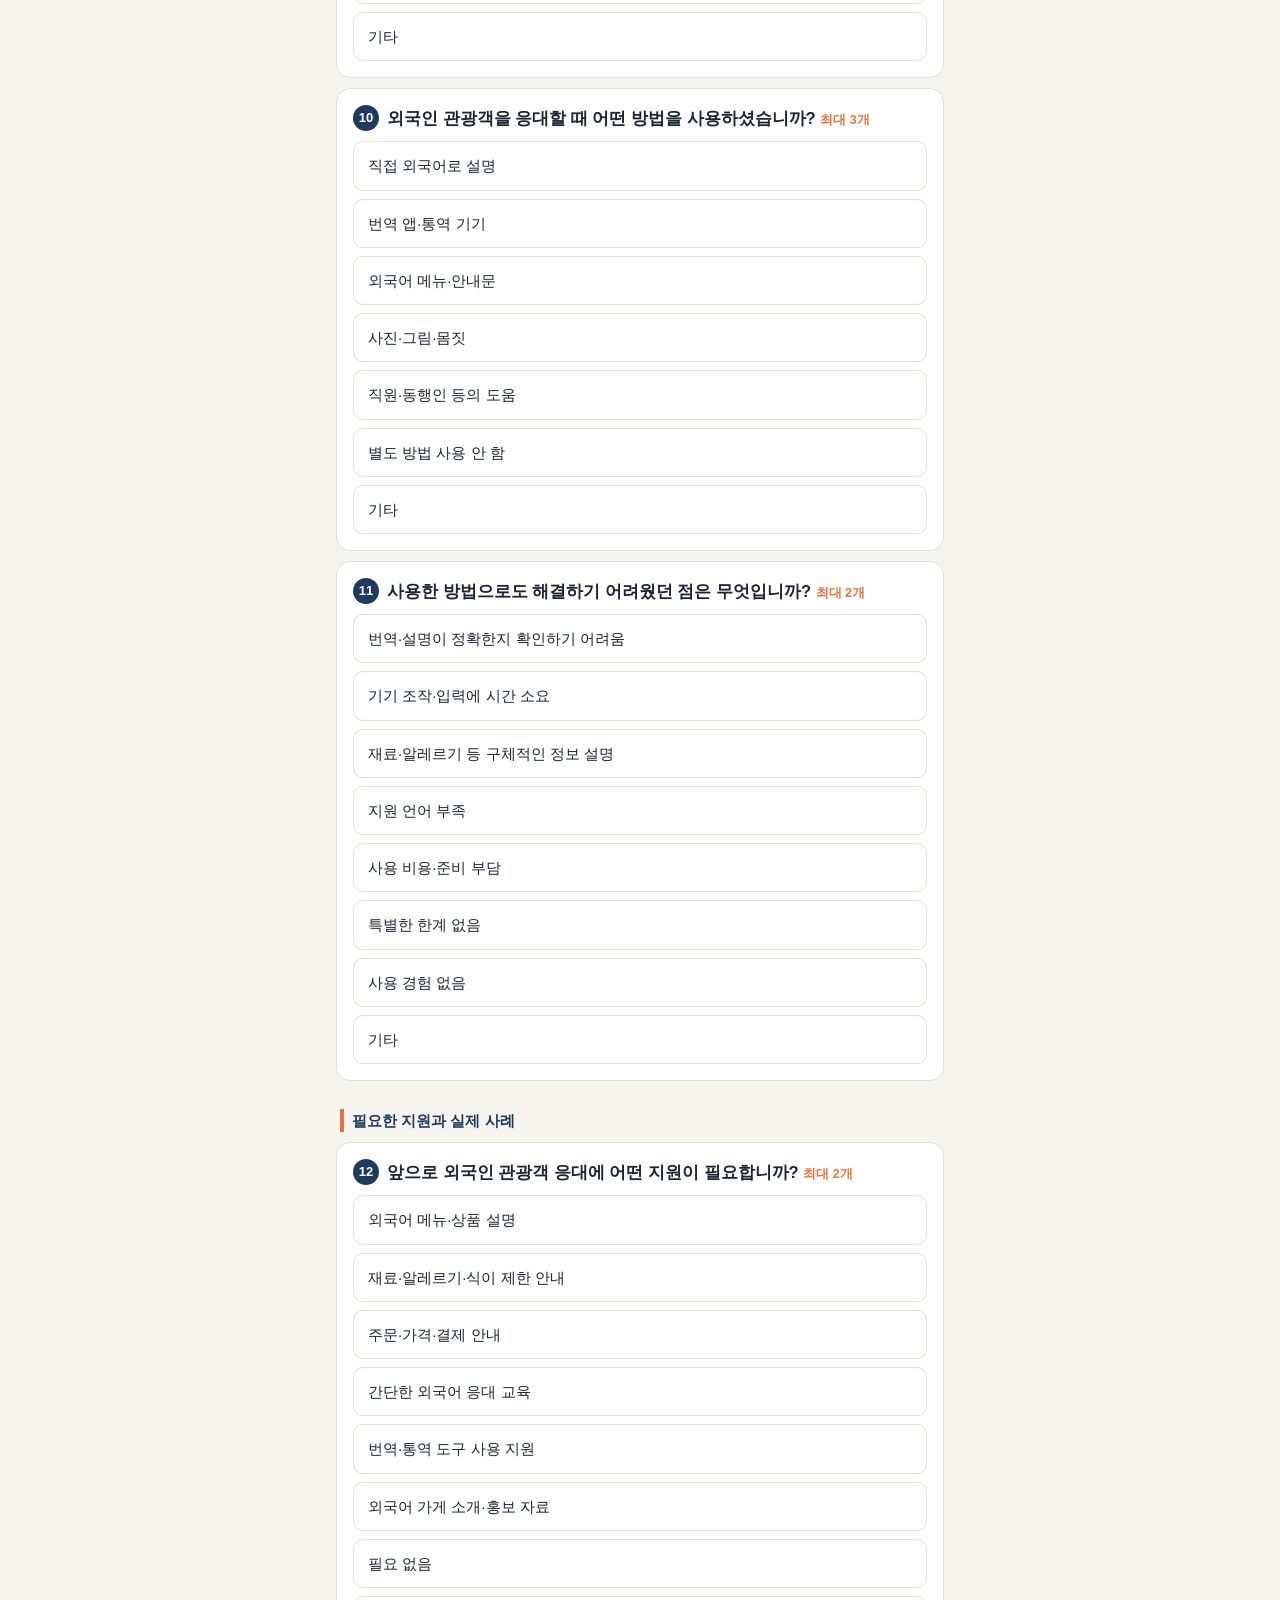
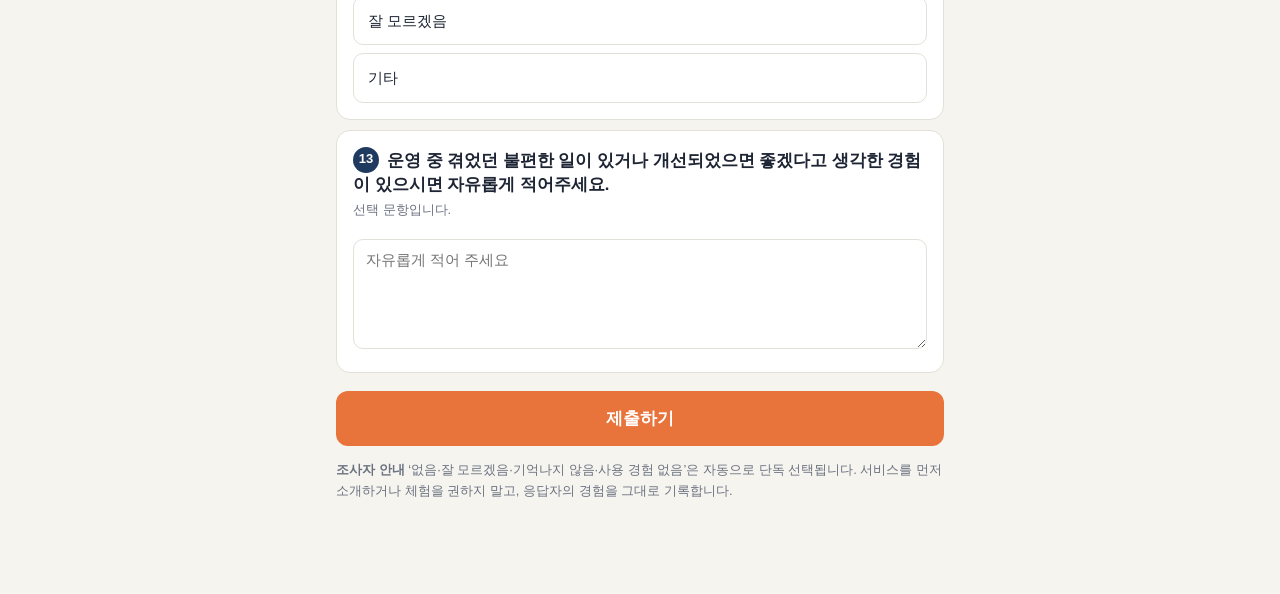
==== commit 52bf77cf: "Add files via upload" ====
--- a/owner.html
+++ b/owner.html
@@ -4,6 +4,15 @@
 <meta charset="utf-8">
 <meta name="viewport" content="width=device-width,initial-scale=1">
 <title>사장님 설문 | 우리 동네 메뉴를 세계로</title>
+<meta name="description" content="외국인 관광객 응대, 사장님의 경험을 들려주세요 · 익명 5~7분">
+<meta property="og:type" content="website">
+<meta property="og:title" content="우리 동네 메뉴를 세계로 | 사장님 설문">
+<meta property="og:description" content="외국인 관광객 응대, 사장님의 경험을 들려주세요 · 익명 5~7분">
+<meta property="og:image" content="https://jinjjabg-hub.github.io/Survey/og-ko.png">
+<meta property="og:image:width" content="1200">
+<meta property="og:image:height" content="630">
+<meta property="og:url" content="https://jinjjabg-hub.github.io/Survey/owner.html">
+<meta name="twitter:card" content="summary_large_image">
 <link rel="stylesheet" href="style.css">
 </head>
 <body>
@@ -11,7 +20,7 @@
   <header class="top">
     <div class="kicker">동명대학교 서비스러닝</div>
     <h1>소상공인 사장님 설문지</h1>
-    <p class="sub">우리 동네 메뉴를 세계로 | 상권 운영의 어려움과 외국인 관광객 응대 경험</p>
+    <p class="sub">우리 동네 메뉴를 세계로 | 가게 운영 현황과 외국인 관광객 응대 경험</p>
   </header>
 
   <div class="card intro">
@@ -55,14 +64,14 @@
 const o = (list, flags = {}) => list.map((v) => ({ v, other: v === '기타', excl: (flags.excl || []).includes(v) }));
 
 const Q = [
-  { id: 'q1', num: 1, type: 'single', col: 'Q1_업종', sec: '가게 운영 전반의 어려움',
+  { id: 'q1', num: 1, type: 'single', col: 'Q1_업종', sec: '가게 운영 현황',
     t: '가게의 주된 업종은 무엇입니까?',
     opts: o(['음식점', '카페·음료', '식품 판매', '의류·잡화', '기타']) },
   { id: 'q2', num: 2, type: 'matrix', col: 'Q2',
     t: '최근 30일 동안 다음 항목에서 어느 정도 어려움을 겪으셨습니까?',
-    n: '각 행마다 한 칸을 선택해 주세요. 경험하거나 해당하는 일이 없으면 ‘해당 없음’을 선택해 주세요.',
+    n: '항목마다 답을 하나씩 골라 주세요.',
     rows: o(['매출 감소와 손님 유치', '임대료·재료비 등 비용 부담', '인력 확보와 업무 부담', '가게 홍보와 온라인 관리', '메뉴·상품·서비스 관리', '외국인 관광객과의 소통', '기타']),
-    cols: ['전혀 없음', '적음', '보통', '큼', '매우 큼', '해당 없음'] },
+    cols: ['전혀 없음', '적음', '보통', '큼', '매우 큼'] },
   { id: 'q3', num: 3, type: 'rank', col: 'Q3', source: 'q2',
     t: '2번 항목 중 가장 먼저 해결하고 싶은 어려움은 무엇입니까?',
     r1: '1순위', r2: '2순위', none: '해결이 필요한 어려움 없음' },
@@ -74,7 +83,7 @@
     opts: o(['0일', '1~5일', '6~15일', '16일 이상', '잘 모르겠음']) },
   { id: 'q6', num: 6, type: 'single', col: 'Q6_외국인손님비중',
     t: '최근 30일 동안 전체 손님 중 외국인 관광객은 어느 정도였습니까?',
-    n: '정확한 집계가 없으면 체감 기준으로 답해 주세요. 관광객 여부를 구분하기 어려우면 ‘잘 모르겠음’을 선택해 주세요.',
+    n: '최근 30일 동안 방문한 손님을 떠올려 답해 주세요. 구분하기 어려우면 ‘잘 모르겠음’을 골라 주세요.',
     opts: o(['없음', '10% 미만', '10~29%', '30~49%', '50% 이상', '잘 모르겠음']) },
   { id: 'q7', num: 7, type: 'single', col: 'Q7_소통어려움정도', sec: '외국인 관광객 응대 경험', show: NOZERO,
     t: '외국인 관광객과 소통하는 데 어느 정도 어려움이 있었습니까?',
@@ -96,7 +105,7 @@
     t: '앞으로 외국인 관광객 응대에 어떤 지원이 필요합니까?',
     opts: o(['외국어 메뉴·상품 설명', '재료·알레르기·식이 제한 안내', '주문·가격·결제 안내', '간단한 외국어 응대 교육', '번역·통역 도구 사용 지원', '외국어 가게 소개·홍보 자료', '필요 없음', '잘 모르겠음', '기타'], { excl: ['필요 없음', '잘 모르겠음'] }) },
   { id: 'q13', num: 13, type: 'text', col: 'Q13_자유응답',
-    t: '장사하면서 가장 불편했던 일이나 꼭 필요한 지원을 자유롭게 적어 주세요.', n: '선택 문항입니다.' }
+    t: '운영 중 겪었던 불편한 일이 있거나 개선되었으면 좋겠다고 생각한 경험이 있으시면 자유롭게 적어주세요.', n: '선택 문항입니다.' }
 ];
 
 // 한국어 화면: 문항 정의의 글자를 그대로 사용
--- a/style.css
+++ b/style.css
@@ -66,4 +66,3 @@
 .done .big{font-size:48px}
 .status{font-size:13px;margin-top:8px}
 .status.ok{color:var(--ok)} .status.warn{color:var(--warn)}
-@media (max-width:380px){ .mcols{grid-template-columns:repeat(3,1fr)} }
